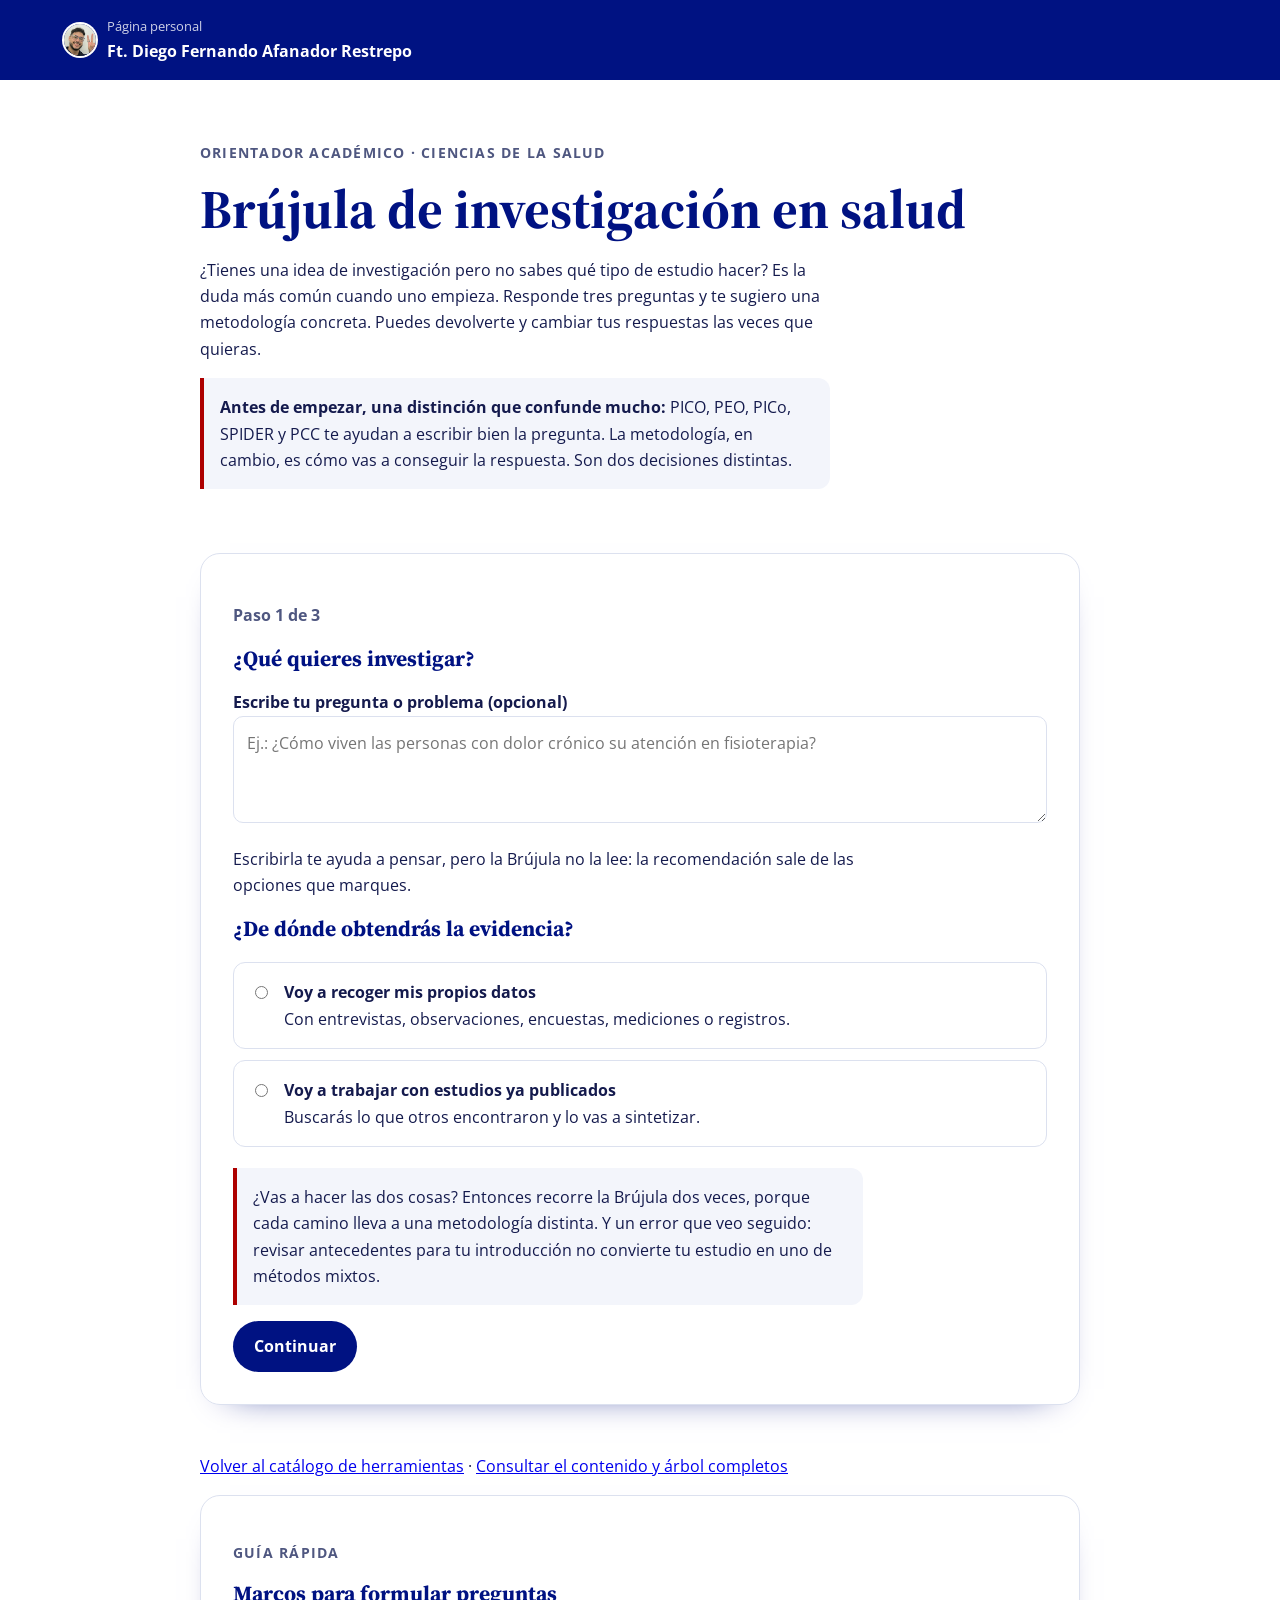
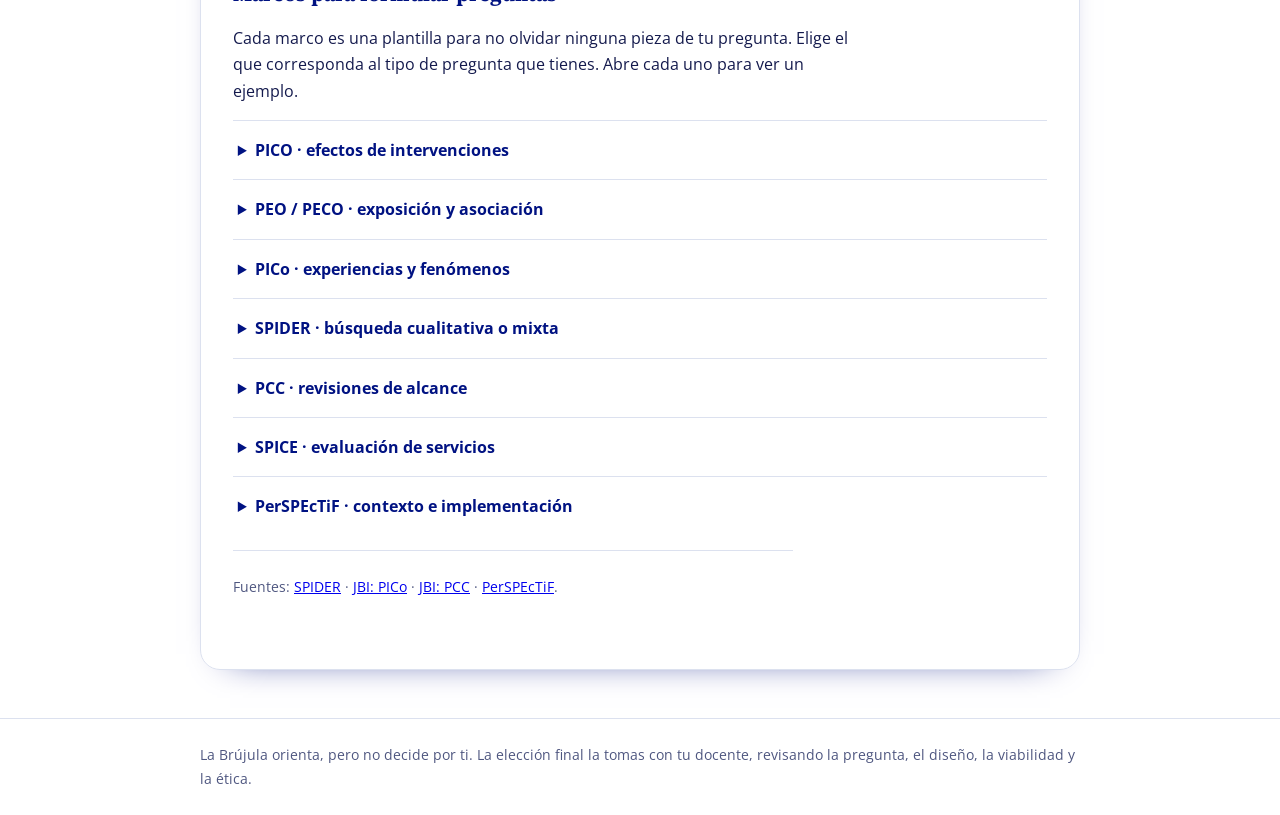
==== brujula/index.html @ b50e7af5 "Add files via upload" ====
<!doctype html>
<html lang="es" data-page="brujula">
<head>
<meta charset="utf-8"><link rel="preconnect" href="https://fonts.googleapis.com"><link rel="preconnect" href="https://fonts.gstatic.com" crossorigin><link rel="stylesheet" href="https://fonts.googleapis.com/css2?family=Open+Sans:ital,wght@0,300..800;1,400&family=Source+Serif+4:ital,opsz,wght@0,8..60,300..800;1,8..60,400..700&display=swap"><meta name="viewport" content="width=device-width,initial-scale=1">
<meta name="description" content="Orientador de preguntas y metodologías de investigación en salud.">
<title>Brújula de investigación en salud</title><link rel="icon" href="../favicon.svg" type="image/svg+xml">


<style>
:root{--blue:#001282;--red:#ad0000;--ink:#141a4d;--muted:#4f5780;--paper:#f3f5fb;--line:#dce1ef;font:16px/1.65 "Open Sans",system-ui,sans-serif;color:var(--ink);background:white}*{box-sizing:border-box}body{margin:0}.top{background:var(--blue);color:white;padding:1rem clamp(1rem,5vw,4rem)}.top a{color:white;text-decoration:none}.top small,.top strong{display:block}.top small{opacity:.8}.wrap{width:min(880px,calc(100% - 2rem));margin:0 auto}.intro{padding:3rem 0 2rem}.eyebrow{text-transform:uppercase;font-weight:700;letter-spacing:.09em;color:var(--muted);font-size:.85rem}h1,h2,h3{line-height:1.15;color:var(--blue)}h1{font-size:clamp(2rem,6vw,3.4rem);margin:.5rem 0}h2{font-size:1.35rem}p{max-width:70ch}.panel{border:1px solid var(--line);padding:clamp(1rem,4vw,2rem);margin:1rem 0 3rem;box-shadow:0 14px 36px -30px var(--blue)}.step{display:none}.step.active{display:block}.options{display:grid;gap:.7rem;margin:1.3rem 0}.option{display:flex;gap:.8rem;align-items:flex-start;border:1px solid var(--line);padding:1rem;cursor:pointer}.option:has(input:checked){border-color:var(--blue);background:var(--paper)}input[type=radio]{margin-top:.4rem;accent-color:var(--blue);flex:none}.question{width:100%;padding:.8rem;font:inherit;border:1px solid var(--line)}button,.button{background:var(--blue);color:white;border:0;padding:.75rem 1.1rem;font:inherit;font-weight:700;cursor:pointer;text-decoration:none;display:inline-block}button:hover,.button:hover{background:#002a9e}.secondary{background:white;color:var(--blue);border:1px solid var(--blue)}.actions{display:flex;gap:.75rem;flex-wrap:wrap;margin-top:1.4rem}.hint{background:var(--paper);padding:1rem;border-left:4px solid var(--red)}.result{border-top:4px solid var(--red);padding-top:1rem}.tag{display:inline-block;background:var(--paper);padding:.2rem .6rem;color:var(--blue);font-weight:700}.foot{border-top:1px solid var(--line);padding:1.5rem 0;color:var(--muted);font-size:.9rem}a:focus-visible,button:focus-visible,input:focus-visible{outline:3px solid #16a8e1;outline-offset:3px}.progress{color:var(--muted);font-weight:700} @media(prefers-reduced-motion:reduce){*{scroll-behavior:auto!important;transition:none!important}}
.aviso{color:#8a3600;font-weight:600;margin:.8rem 0}</style><style>details{border-top:1px solid var(--line);padding:1rem .3rem}details summary{color:var(--blue);cursor:pointer}details p{margin:.65rem 0 0}</style><link rel="stylesheet" href="../assets/sitio.css">
<script defer src="../assets/sitio.js"></script>
</head>
<body>
<header class="top"><a href="../index.html"><img class="perfil-mini" src="../assets/perfil.jpg" width="32" height="32" alt="" decoding="async"><span><small>Página personal</small><strong>Ft. Diego Fernando Afanador Restrepo</strong></span></a></header>
<main class="wrap">
<section class="intro"><p class="eyebrow">Orientador académico · Ciencias de la salud</p><h1>Brújula de investigación en salud</h1><p>¿Tienes una idea de investigación pero no sabes qué tipo de estudio hacer? Es la duda más común cuando uno empieza. Responde tres preguntas y te sugiero una metodología concreta. Puedes devolverte y cambiar tus respuestas las veces que quieras.</p><p class="hint"><strong>Antes de empezar, una distinción que confunde mucho:</strong> PICO, PEO, PICo, SPIDER y PCC te ayudan a escribir bien la pregunta. La metodología, en cambio, es cómo vas a conseguir la respuesta. Son dos decisiones distintas.</p></section>
<section class="panel" aria-live="polite">
<div id="wizard">
<div class="step active" data-step="0"><p class="progress">Paso 1 de 3</p><h2>¿Qué quieres investigar?</h2><label for="research-question"><strong>Escribe tu pregunta o problema (opcional)</strong></label><textarea id="research-question" class="question" rows="3" placeholder="Ej.: ¿Cómo viven las personas con dolor crónico su atención en fisioterapia?"></textarea><p>Escribirla te ayuda a pensar, pero la Brújula no la lee: la recomendación sale de las opciones que marques.</p><h2>¿De dónde obtendrás la evidencia?</h2><div class="options">
<label class="option"><input type="radio" name="source" value="primary"><span><strong>Voy a recoger mis propios datos</strong><br>Con entrevistas, observaciones, encuestas, mediciones o registros.</span></label>
<label class="option"><input type="radio" name="source" value="review"><span><strong>Voy a trabajar con estudios ya publicados</strong><br>Buscarás lo que otros encontraron y lo vas a sintetizar.</span></label>
</div><p class="hint">¿Vas a hacer las dos cosas? Entonces recorre la Brújula dos veces, porque cada camino lleva a una metodología distinta. Y un error que veo seguido: revisar antecedentes para tu introducción no convierte tu estudio en uno de métodos mixtos.</p><p class="aviso" role="alert" hidden></p><button data-next>Continuar</button></div>
<div class="step" data-step="1"><p class="progress">Paso 2 de 3</p><h2>¿Qué quieres saber, sobre todo?</h2><div class="options" id="aims"></div><p class="aviso" role="alert" hidden></p><div class="actions"><button class="secondary" data-back>Volver</button><button data-next>Continuar</button></div></div>
<div class="step" data-step="2"><p class="progress">Paso 3 de 3</p><h2>Afinemos el propósito</h2><div id="detail"></div><p class="aviso" role="alert" hidden></p><div class="actions"><button class="secondary" data-back>Volver</button><button id="recommend">Ver metodología sugerida</button></div></div>
<div class="step" data-step="3" id="answer"></div>
</div></section>
<p><a href="../index.html">Volver al catálogo de herramientas</a> · <a href="contenido-y-arbol-de-decisiones.md">Consultar el contenido y árbol completos</a></p>
<section class="panel" id="marcos"><p class="eyebrow">Guía rápida</p><h2>Marcos para formular preguntas</h2><p>Cada marco es una plantilla para no olvidar ninguna pieza de tu pregunta. Elige el que corresponda al tipo de pregunta que tienes. Abre cada uno para ver un ejemplo.</p>
<details><summary><strong>PICO · efectos de intervenciones</strong></summary><p><b>P</b> población · <b>I</b> intervención · <b>C</b> comparación · <b>O</b> desenlace.</p><p>Ejemplo: En adultos con hipertensión, ¿qué efecto tiene el seguimiento por enfermería frente a la atención habitual sobre la presión arterial?</p></details>
<details><summary><strong>PEO / PECO · exposición y asociación</strong></summary><p><b>P</b> población · <b>E</b> exposición · <b>O</b> desenlace · <b>C</b> comparación opcional en PECO.</p><p>Ejemplo: ¿Qué asociación existe entre el trabajo nocturno y la calidad del sueño en personal de enfermería? Ojo: usar PEO no quiere decir que tu estudio sea cualitativo.</p></details>
<details><summary><strong>PICo · experiencias y fenómenos</strong></summary><p><b>P</b> participantes · <b>I</b> fenómeno de interés · <b>Co</b> contexto.</p><p>Ejemplo: ¿Cómo viven las personas con enfermedad renal el inicio de hemodiálisis en su centro de atención? Es el marco que recomienda JBI para las revisiones cualitativas.</p></details>
<details><summary><strong>SPIDER · búsqueda cualitativa o mixta</strong></summary><p><b>S</b> muestra · <b>PI</b> fenómeno de interés · <b>D</b> diseño · <b>E</b> evaluación o experiencia · <b>R</b> tipo de investigación.</p><p>Te ayuda a formular la pregunta y a delimitar la búsqueda. Pero llenar todas las piezas no significa que todas deban ir en la cadena: si restringes demasiado, se te escapan estudios.</p></details>
<details><summary><strong>PCC · revisiones de alcance</strong></summary><p><b>P</b> población · <b>C</b> concepto · <b>C</b> contexto.</p><p>Ejemplo: ¿Qué evidencia existe sobre necesidades de apoyo de cuidadores de personas con demencia en atención domiciliaria?</p></details>
<details><summary><strong>SPICE · evaluación de servicios</strong></summary><p><b>S</b> entorno · <b>P</b> perspectiva · <b>I</b> intervención · <b>C</b> comparación · <b>E</b> evaluación.</p><p>Te sirve para precisar para quién y dónde se evalúa un servicio o una actuación. Se usa tanto en estudios cualitativos como cuantitativos.</p></details>
<details><summary><strong>PerSPEcTiF · contexto e implementación</strong></summary><p>Perspectiva · entorno · fenómeno o problema · ambiente amplio · comparación opcional · tiempo · hallazgos.</p><p>Úsalo cuando lo central de tu pregunta es cómo se implementa algo y en qué contexto social u organizacional.</p></details>
<p class="foot">Fuentes: <a href="https://pubmed.ncbi.nlm.nih.gov/22829486/" target="_blank" rel="noopener">SPIDER</a> · <a href="https://jbi-global.atlassian.net/wiki/spaces/MANUAL/pages/863895732/3.3.7+Determining+the+review+question" target="_blank" rel="noopener">JBI: PICo</a> · <a href="https://jbi-global.atlassian.net/wiki/spaces/MANUAL/pages/355862707/10.2.4+Developing+and+aligning+the+eligibility+criteria+with+the+objective+s+and+question+s" target="_blank" rel="noopener">JBI: PCC</a> · <a href="https://pmc.ncbi.nlm.nih.gov/articles/PMC6350737/" target="_blank" rel="noopener">PerSPEcTiF</a>.</p>
</section>
</main><footer class="foot"><div class="wrap">La Brújula orienta, pero no decide por ti. La elección final la tomas con tu docente, revisando la pregunta, el diseño, la viabilidad y la ética.</div></footer>
<script>
const steps=[...document.querySelectorAll('.step')];let current=0;
const choices={
 primary:[['qual','Comprender experiencias, significados, prácticas, lenguaje o procesos'],['effect','Estimar el efecto de una intervención'],['assoc','Estudiar la asociación entre una exposición y un desenlace'],['freq','Estimar frecuencia o prevalencia'],['mixed','Integrar objetivos cualitativos y cuantitativos']],
 review:[['qual','Sintetizar experiencias o hallazgos cualitativos'],['effect','Sintetizar efectos de intervenciones'],['assoc','Sintetizar asociaciones de exposición y desenlace'],['freq','Sintetizar frecuencia o prevalencia'],['map','Mapear conceptos, tipos de evidencia y vacíos'],['realist','Explicar qué funciona, para quién y en qué contexto'],['critical','Cuestionar supuestos y construir una explicación conceptual'],['meta-narrative','Comparar cómo tradiciones distintas investigan un problema'],['mixed','Integrar evidencia cualitativa y cuantitativa']]
};
const recommendations={
 primary:{
 qual:{options:[['describe','Describir necesidades o perspectivas para orientar la práctica'],['interpret','Interpretar patrones con utilidad para el cuidado'],['phen-desc','Comprender la estructura de una experiencia vivida'],['phen-herm','Interpretar una experiencia situada'],['ipa','Comprender en profundidad cómo personas concretas dan sentido a una experiencia'],['grounded','Construir una explicación teórica de un proceso mediante análisis y muestreo iterativos'],['ethno','Comprender prácticas y cultura compartida mediante trabajo de campo'],['focused-ethno','Comprender una práctica concreta en un servicio o contexto delimitado'],['netnography','Comprender prácticas y cultura de una comunidad digital'],['case','Estudiar en profundidad un caso delimitado'],['narrative','Analizar relatos y trayectorias'],['participatory','Transformar una situación con participantes que comparten decisiones'],['discourse','Analizar cómo el lenguaje construye significados e identidades'],['conversation','Analizar acciones y secuencias en interacciones naturales'],['doc-content','Analizar documentos como datos para describir contenidos y categorías'],['auto','Relacionar experiencia propia y cultura'],['longitudinal','Comprender cómo cambia un fenómeno mediante seguimiento en varios momentos']]},
 effect:{options:[['rand','Asignaré aleatoriamente la intervención'],['controlled','La asignaré sin aleatorizar y compararé medidas antes y después'],['its','La asignaré sin aleatorizar y tendré varias medidas antes y después'],['beforeafter','Mediré un grupo antes y después, sin grupo control'],['observational','No asignaré la intervención']]},
 assoc:{options:[['cohort-pro','Seguiré hacia el futuro desde la exposición'],['cohort-retro','Reconstruiré exposición y seguimiento con registros'],['casecontrol','Seleccionaré participantes según el desenlace'],['cross','Mediré exposición y desenlace en un corte']]},
 freq:{options:[['prev','Contaré casos existentes en un momento o periodo'],['inc-pro','Seguiré hacia el futuro para identificar casos nuevos'],['inc-retro','Usaré registros para identificar casos nuevos en un periodo pasado']]},
 mixed:{options:[['seq-exp','Primero mediré y luego explicaré los resultados con datos cualitativos'],['seq-expl','Primero exploraré cualitativamente y luego mediré o probaré lo encontrado'],['convergent','Recogeré datos cualitativos y cuantitativos en paralelo y los integraré']]}
 },
 review:{
 qual:{options:[['aggregate','Agregar hallazgos para orientar la práctica'],['thematic','Construir temas entre los estudios'],['metaethno','Traducir conceptos entre estudios y desarrollar una interpretación'],['framework','Sintetizar hallazgos mediante un marco conceptual']],framework:'PICo (población, fenómeno de interés, contexto) estructura preguntas cualitativas. SPIDER (muestra, fenómeno, diseño, evaluación, tipo de investigación) puede ayudar a delimitar búsquedas de evidencia cualitativa o mixta.'},
 effect:{options:[['systematic-effect','Estimar efectos con una búsqueda sistemática']],framework:'PICO organiza población, intervención, comparación y desenlace.'},
 assoc:{options:[['systematic-etiology','Sintetizar asociaciones entre exposición y desenlace']],framework:'PEO o PECO organiza población, exposición y desenlace, con comparador cuando corresponda.'},
 freq:{options:[['systematic-prev','Estimar prevalencia de casos existentes'],['systematic-inc','Estimar incidencia de casos nuevos']],framework:'Define bien la población, la condición, el lugar y el periodo.'},
 map:{options:[['scoping','Mapear evidencia, conceptos y vacíos']],framework:'PCC organiza población, concepto y contexto en revisiones de alcance.'},
 realist:{options:[['realist-review','Explicar qué funciona, para quién y en qué circunstancias']],framework:'PICo puede delimitar participantes, fenómeno y contexto; la pregunta realista relaciona contexto, mecanismo y resultado.'},
 critical:{options:[['critical-synthesis','Cuestionar supuestos y construir una explicación conceptual de la literatura']],framework:'Aquí la pregunta puede ir cambiando en el camino. Eso sí, tendrás que justificar cada decisión de búsqueda y selección.'},
 'meta-narrative':{options:[['meta-narrative-review','Comparar cómo tradiciones distintas han investigado y explicado el problema']],framework:'La pregunta se centra en las tradiciones de investigación, sus conceptos y desarrollos históricos.'},
 mixed:{options:[['mixed-integrated','Integrar evidencia cualitativa y cuantitativa sobre la misma pregunta mediante transformación justificada'],['mixed-segregated','Sintetizar por separado dimensiones complementarias e integrarlas al final']],framework:'Puede formular preguntas complementarias, como PICO y PICo, y especificar cómo se integran sus hallazgos.'}
 }};
const finalText={
 describe:['Estudio cualitativo descriptivo','Te sirve cuando quieres describir lo que las personas necesitan o piensan, para orientar la práctica, sin alejarte mucho de sus propias palabras. Ordena la pregunta con PICo (participantes, fenómeno y contexto). Las entrevistas semiestructuradas y el análisis cualitativo de contenido suelen funcionar bien, pero tendrás que justificar por qué los eliges.'],
 interpret:['Descripción interpretativa','Va un paso más allá de describir: buscas patrones y diferencias en las experiencias para producir una interpretación útil para el cuidado. Deja claro desde qué disciplina miras y qué le aporta tu estudio a la práctica.'],
 'focused-ethno':['Etnografía focalizada','Estudias una práctica concreta dentro de su contexto cultural, por ejemplo cómo se hace la entrega de turno en un servicio. Observas de forma focalizada y te apoyas en otras fuentes. Antes de empezar, define bien cuál es tu campo y cuánto tiempo vas a observar.'],
 netnography:['Etnografía digital (netnografía)','Estudias las prácticas y la cultura de una comunidad en línea, como un grupo de pacientes en redes sociales. Ojo: que haya información publicada en internet no es razón suficiente para elegir este enfoque. Tu pregunta tiene que ser sobre esa comunidad.'],
 'doc-content':['Estudio cualitativo descriptivo con análisis documental y de contenido','Aquí tus datos son documentos: historias clínicas, protocolos, políticas o noticias. Los analizas para describir sus categorías y contenidos. Define qué documentos entran, de qué periodo, con qué criterios los eliges y cómo los vas a analizar.'],
 longitudinal:['Estudio cualitativo longitudinal','Recoges datos en varios momentos para ver qué se mantiene y qué cambia con el tiempo. Un error frecuente: pedirle a alguien que recuerde cómo era antes no es seguimiento longitudinal. Tienes que volver a hablar con las personas.'],
 'phen-desc':['Fenomenología descriptiva','Buscas describir cómo es, en esencia, vivir una experiencia, desde la tradición fenomenológica descriptiva. Vas a necesitar relatos muy detallados y un método de análisis que sea coherente con esa tradición.'],
 'phen-herm':['Fenomenología hermenéutica','Buscas interpretar una experiencia en su contexto y lo que significa para quienes la viven. Aquí tu interpretación es parte del método, así que debes hacer explícitos el contexto y los supuestos del equipo investigador.'],
 ipa:['Análisis fenomenológico interpretativo (IPA)','Exploras cómo unas pocas personas concretas le dan sentido a una experiencia importante en su vida. La clave está en el orden: primero analizas cada caso a fondo y solo después buscas patrones entre casos.'],
 grounded:['Teoría fundamentada','Tu meta es construir una explicación teórica de un proceso, por ejemplo cómo una persona se adapta a vivir con una amputación. Recoges y analizas datos al mismo tiempo, comparas constantemente y decides a quién entrevistar según lo que vas encontrando (muestreo teórico).'],
 ethno:['Etnografía','Quieres comprender las prácticas, creencias y normas que comparte un grupo en su propio contexto cultural. Eso implica trabajo de campo: estar allí, observar y complementar con otras fuentes.'],
 case:['Estudio de caso cualitativo','Estudias a fondo una unidad bien delimitada, como un programa, un servicio o una institución, en un lugar y un periodo definidos. Puedes combinar entrevistas, observaciones y documentos. Lo más difícil, y lo primero, es delimitar bien el caso.'],
 narrative:['Investigación narrativa','Analizas cómo las personas organizan y dan sentido a sus historias y trayectorias. Por eso importa no fragmentar los relatos: cuida su secuencia, su forma y su contexto.'],
 participatory:['Investigación acción participativa','Aquí investigas con las personas, no sobre ellas. Producen conocimiento juntos mientras actúan y reflexionan en ciclos para transformar una situación. Desde el principio define cómo se van a tomar las decisiones de manera compartida.'],
 discourse:['Estudio cualitativo de análisis del discurso','Analizas cómo el lenguaje construye versiones de la realidad, identidades o responsabilidades, por ejemplo cómo se habla de la discapacidad en los medios. Define desde qué tradición trabajas, cuál es tu corpus y cómo relacionas texto y contexto.'],
 conversation:['Estudio cualitativo con análisis de la conversación','Analizas cómo se hacen las cosas turno a turno en interacciones reales, como una consulta de fisioterapia. Necesitas grabaciones y transcripciones muy detalladas.'],
 auto:['Autoetnografía','Conectas tu propia experiencia con significados sociales y culturales más amplios. Exige un análisis muy reflexivo y cuidado especial con la privacidad de las otras personas que aparecen en tu historia.'],
 rand:['Ensayo controlado aleatorizado','Tú asignas la intervención al azar y comparas los resultados entre los grupos. Es el diseño más fuerte para hablar de efectos, pero también el más exigente. Antes de decidirte, confirma que sea viable y ético, y que tengas claro el desenlace y el seguimiento.'],
 controlled:['Estudio cuasiexperimental controlado antes y después','Evalúas una intervención sin sortear quién la recibe, comparando un grupo intervenido y uno de comparación medidos antes y después. Como no hubo azar, los grupos pueden empezar distintos: tenlo en cuenta en el análisis y piensa en los factores de confusión.'],
 its:['Serie temporal interrumpida','Tomas muchas medidas antes y después de una intervención que empieza en un momento preciso, y miras si la tendencia cambia. Pregúntate siempre qué más cambió en esa misma fecha, porque eso también puede explicar el resultado.'],
 beforeafter:['Estudio antes y después no controlado','Mides al mismo grupo antes y después. Es sencillo de hacer, pero sin un grupo de comparación no puedes asegurar que el cambio se deba a la intervención: la gente también mejora por el paso del tiempo, por regresión a la media o por otras razones.'],
 'cohort-pro':['Estudio de cohorte prospectiva','Partes de la exposición y sigues a las personas hacia adelante para ver quién presenta el desenlace. Define cuánto tiempo vas a seguirlas, cómo vas a manejar las pérdidas y qué factores de confusión vas a medir.'],
 'cohort-retro':['Estudio de cohorte retrospectiva','Reconstruyes con registros lo que ya pasó: la exposición y los desenlaces. Antes de comprometerte, revisa que esos registros sí tengan la población en riesgo, las fechas y las variables que necesitas. Muchas veces no las tienen.'],
 casecontrol:['Estudio de casos y controles','Eliges a las personas según tengan o no el desenlace y miras hacia atrás qué exposiciones tuvieron. Funciona muy bien con desenlaces poco frecuentes. Piensa con cuidado de dónde salen los controles y cuida el sesgo de recuerdo y el de selección.'],
 cross:['Estudio transversal analítico','Mides la exposición y el desenlace en el mismo momento. Te deja estimar asociaciones, pero casi nunca puedes saber qué ocurrió primero, así que evita conclusiones causales.'],
 prev:['Estudio transversal descriptivo de prevalencia','Cuentas cuántos casos hay en una población y un periodo definidos. Las tres cosas que tienes que dejar muy claras son el denominador, la definición de caso y cómo elegiste la muestra.'],
 'inc-pro':['Estudio de cohorte prospectiva de incidencia','Sigues a personas que al inicio no tienen la condición para contar cuántos casos nuevos aparecen. Define cuándo empieza el seguimiento, cómo calculas el tiempo en riesgo y cuánto dura el estudio.'],
 'inc-retro':['Estudio de cohorte retrospectiva de incidencia','Usas registros del pasado para identificar los casos nuevos que aparecieron en una población en riesgo. Comprueba que las fechas sean confiables y que los registros estén completos.'],
 'seq-exp':['Diseño mixto secuencial explicativo','Primero mides y después usas una fase cualitativa para explicar resultados que te llamaron la atención. Por ejemplo: encuentras que un grupo no mejoró y luego entrevistas a esas personas para entender por qué. Planea desde el inicio en qué punto se conectan las dos fases.'],
 'seq-expl':['Diseño mixto secuencial exploratorio','Primero exploras cualitativamente y con lo que encuentras construyes o pruebas algo cuantitativo, como un cuestionario. Planea cómo la primera fase va a alimentar la segunda.'],
 convergent:['Diseño mixto convergente','Recoges datos cualitativos y cuantitativos casi al mismo tiempo, los analizas por separado y luego los pones a conversar para comparar o complementar lo que encontraste.'],
 aggregate:['Revisión sistemática cualitativa con metaagregación','Reúnes hallazgos de estudios cualitativos para llegar a conclusiones que se puedan aplicar en la práctica. Evalúa qué tan coherentes y bien sustentados están los hallazgos en cada estudio incluido.'],
 thematic:['Revisión sistemática cualitativa con síntesis temática','Codificas los hallazgos de los estudios y construyes temas, primero descriptivos y luego analíticos, que atraviesan los distintos estudios.'],
 metaethno:['Metaetnografía','Traduces los conceptos de un estudio cualitativo a otro y construyes una interpretación nueva, de un nivel más alto. Funciona solo si los estudios tienen hallazgos ricos en conceptos, no simples listas de temas.'],
 framework:['Síntesis cualitativa por marcos','Organizas los hallazgos con un marco conceptual explícito que eliges desde el inicio. Si la evidencia no encaja en el marco, lo revisas o lo amplías, y lo cuentas.'],
 'critical-synthesis':['Síntesis interpretativa crítica','Examinas con ojo crítico los supuestos y conceptos de la literatura para construir una explicación teórica. Aquí la pregunta, la búsqueda y la selección pueden ir cambiando en el camino, pero tienes que justificar cada decisión.'],
 'meta-narrative-review':['Revisión metanarrativa','Comparas cómo distintas tradiciones de investigación han definido, estudiado y explicado un mismo problema a lo largo del tiempo. Es útil cuando cada disciplina habla del tema a su manera.'],
 'systematic-effect':['Revisión sistemática de intervenciones','Buscas y sintetizas estudios de intervención con criterios explícitos y reproducibles. Recuerda que hacer metaanálisis no es obligatorio: depende de que los estudios sean comparables y de su calidad. Si quieres seguir este camino, tengo una guía de 13 etapas en el catálogo.'],
 'systematic-etiology':['Revisión sistemática de etiología y riesgo','Sintetizas estudios sobre exposiciones y desenlaces, con criterios explícitos para buscar, seleccionar y evaluar. Ten presente que la mayoría de estos estudios son observacionales.'],
 'systematic-prev':['Revisión sistemática de prevalencia','Identificas y sintetizas estudios que cuentan casos existentes en poblaciones y periodos definidos. Fíjate mucho en que las definiciones de caso sean comparables entre estudios.'],
 'systematic-inc':['Revisión sistemática de incidencia','Identificas y sintetizas estudios que cuentan casos nuevos y el tiempo en riesgo en una población definida.'],
 scoping:['Revisión de alcance','Haces un mapa de qué se ha estudiado: conceptos, tipos de evidencia y vacíos. Es ideal cuando el tema es nuevo o disperso. Lo que no puede hacer es decirte qué intervención funciona mejor.'],
 'realist-review':['Revisión realista','Construyes y pones a prueba explicaciones sobre qué funciona, para quién, cómo y en qué circunstancias. Su herramienta central es relacionar contexto, mecanismo y resultado.'],
 'mixed-integrated':['Revisión sistemática de métodos mixtos con síntesis convergente integrada','Transformas hallazgos de distinto tipo, por ejemplo números en temas, para responder una sola pregunta integrada. Explica muy bien cómo hiciste esas transformaciones y por qué.'],
 'mixed-segregated':['Revisión sistemática de métodos mixtos con síntesis convergente segregada','Sintetizas por separado la parte cualitativa y la cuantitativa, y al final integras lo que cada una aporta.']
};
function show(n){current=n;steps.forEach((s,i)=>s.classList.toggle('active',i===n));document.querySelectorAll('.aviso').forEach(a=>a.hidden=true);}
function warn(text){const a=steps[current].querySelector('.aviso');if(a){a.textContent=text;a.hidden=false;}}
function checked(name){return document.querySelector(`input[name="${name}"]:checked`)?.value}
function radioGroup(name,items){return `<div class="options">${items.map(([v,label])=>`<label class="option"><input type="radio" name="${name}" value="${v}"><span>${label}</span></label>`).join('')}</div>`}
function setSource(){const src=checked('source');if(!src){warn('Primero elige de dónde vas a sacar la evidencia.');return}const list=choices[src];document.querySelector('#aims').innerHTML=radioGroup('aim',list);document.querySelectorAll('input[name="aim"]').forEach(x=>x.addEventListener('change',setDetail));show(1)}
function setDetail(){const src=checked('source'),aim=checked('aim'),cfg=recommendations[src]?.[aim];if(!cfg)return;document.querySelector('#detail').innerHTML=`<p>¿Cuál de estas se parece más a lo que quieres hacer?</p>${radioGroup('detail',cfg.options)}${cfg.framework?`<p class="hint">${cfg.framework}</p>`:''}`;show(2)}
document.querySelector('[data-step="0"] [data-next]').addEventListener('click',setSource);
document.querySelector('[data-step="1"] [data-next]').addEventListener('click',()=>{if(!checked('aim')){warn('Elige qué quieres saber para poder seguir.');return}setDetail()});
document.querySelectorAll('[data-back]').forEach(b=>b.addEventListener('click',()=>show(current-1)));
document.querySelector('#recommend').addEventListener('click',()=>{const id=checked('detail');if(!id){warn('Elige la opción que más se parezca a tu propósito.');return}const [name,why]=finalText[id]||['Metodología por precisar','Con lo que marcaste no alcanzo a sugerirte una metodología. Lleva tu pregunta a asesoría y la afinamos juntos.'];const src=checked('source'),aim=checked('aim'),cfg=recommendations[src][aim];const frame=cfg.framework||(src==='review'?(aim==='effect'?'PICO: población, intervención, comparación y desenlace.':aim==='assoc'?'PEO o PECO: población, exposición, desenlace y comparación cuando corresponda.':aim==='freq'?'Población, condición y periodo; define prevalencia o incidencia.':'El marco te ayuda a escribir la pregunta; la metodología define cómo vas a sintetizar la evidencia.'):(aim==='effect'?'PICO: población, intervención, comparación y desenlace.':aim==='assoc'?'PEO o PECO: población, exposición, desenlace y comparación cuando corresponda.':aim==='freq'?'Define población, condición, lugar y periodo.':'PICo puede ayudarte a precisar población, fenómeno de interés y contexto.'));const q=document.querySelector('#research-question').value.trim();const sample=src==='review'?(aim==='qual'?'¿Qué se conoce sobre las experiencias de [población] respecto a [fenómeno] en [contexto]?':aim==='map'?'¿Qué evidencia existe sobre [concepto] en [población] y [contexto]?':'¿Qué efecto o relación presenta [intervención/exposición] frente a [comparador] sobre [desenlace] en [población]?'):(aim==='qual'?'¿Cómo experimentan o interpretan [población] [fenómeno] en [contexto]?':aim==='freq'?'¿Cuál es la frecuencia de [condición] en [población] de [lugar] durante [periodo]?':'En [población], ¿qué relación/efecto tiene [exposición/intervención] sobre [desenlace]?');document.querySelector('#answer').innerHTML=`<p class="progress">Lo que te sugiero</p><span class="tag">Metodología sugerida</span><h2>${name}</h2><p>${why}</p>${q?`<h3>Tu pregunta</h3><p>${escapeHtml(q)}</p>`:''}<h3>Marco para formularla</h3><p class="hint">${frame}</p><h3>Plantilla para precisar la pregunta</h3><p>${sample}</p><p>Reemplaza lo que está entre corchetes con tu tema. Recuerda: el marco ordena las piezas de la pregunta, pero no decide el diseño.</p><h3>¿Y ahora qué sigue?</h3><p>Te toca delimitar la población y el contexto, decidir de dónde saldrán los datos o los participantes, escribir los criterios de selección y pensar el análisis, el tiempo y los recursos que tienes. Si vas a recoger datos propios, averigua desde ya los requisitos de ética y protección de datos de tu institución.</p><p class="foot">Esta es una orientación para que llegues con una propuesta a la asesoría. Llévala a tu tutor o tutora y revísenla juntos con las guías actualizadas de tu área.</p><div class="actions"><button class="secondary" id="again">Empezar de nuevo</button><a class="button" href="../index.html">Volver al catálogo</a></div>`;show(3);document.querySelector('#again').addEventListener('click',()=>{document.querySelectorAll('input').forEach(i=>i.checked=false);document.querySelector('#research-question').value='';document.querySelector('#aims').innerHTML='';document.querySelector('#detail').innerHTML='';show(0)})});
function escapeHtml(value){return value.replace(/[&<>"']/g,c=>({'&':'&amp;','<':'&lt;','>':'&gt;','"':'&quot;',"'":'&#39;'}[c]))}
</script></body></html>
---- assets/sitio.css ----
/* ==========================================================================
   Identidad compartida del sitio · Ft. Diego Fernando Afanador Restrepo
   Se carga después de los estilos propios de cada página.
   Colores del sitio: azul #001282 y rojo #AD0000.
   Títulos en Source Serif 4; texto en Open Sans.
   ========================================================================== */
:root{
 color-scheme:light;
 --sitio-azul:#001282;--sitio-azul-2:#1d33a8;--sitio-azul-suave:#eef1fb;--sitio-linea:#e1e5f1;
 --sitio-rojo:#ad0000;--sitio-rojo-suave:#fbeeee;
 --sitio-serif:"Source Serif 4",Georgia,"Times New Roman",serif;
 --sitio-radio:16px;--sitio-radio-sm:10px;
 --sitio-sombra:0 1px 2px #0012820d,0 8px 24px #0012820f;
}
html,body{background-color:#fff}
html[data-page] :is(h1,h2,h3){font-family:var(--sitio-serif)}

/* Foto de perfil */
.perfil-mini{display:inline-block;width:32px;height:32px;border-radius:50%;object-fit:cover;object-position:42% 35%;box-shadow:0 0 0 2px #fff;flex:none;vertical-align:middle}
.perfil-grande{display:block;width:96px;height:96px;border-radius:50%;object-fit:cover;object-position:42% 35%;background:var(--sitio-azul-suave);box-shadow:0 0 0 4px #fff,0 0 0 6px var(--sitio-rojo);flex:none}
.con-perfil{display:inline-flex!important;align-items:center;gap:.6rem}

/* Videos de YouTube: se muestra la miniatura y el reproductor se carga al hacer clic */
.yt-lite{position:relative;display:block;width:100%;aspect-ratio:16/9;padding:0;border:0;border-radius:var(--sitio-radio-sm);overflow:hidden;cursor:pointer;background:#0b0f2e center/cover no-repeat}
.yt-lite::before{content:"";position:absolute;inset:0;background:linear-gradient(180deg,#0000 40%,#000a)}
.yt-lite::after{content:"";position:absolute;left:50%;top:50%;width:64px;height:64px;margin:-32px 0 0 -32px;border-radius:50%;background:var(--sitio-rojo) url("data:image/svg+xml,%3Csvg xmlns='http://www.w3.org/2000/svg' viewBox='0 0 24 24'%3E%3Cpath d='M9 7l8 5-8 5z' fill='white'/%3E%3C/svg%3E") center/30px no-repeat;box-shadow:0 6px 18px #0006;transition:transform .15s}
.yt-lite:hover::after{transform:scale(1.08)}
.yt-lite span{position:absolute;left:12px;right:12px;bottom:10px;color:#fff;font-weight:700;font-size:.85rem;text-align:left;z-index:1}
.yt-lite+iframe,.yt-frame{display:block;width:100%;aspect-ratio:16/9;border:0;border-radius:var(--sitio-radio-sm)}

@media(prefers-reduced-motion:reduce){*{transition:none!important;scroll-behavior:auto!important}}

/* ---------- Portada ---------- */
[data-page=portada] .t{font-weight:400}
[data-page=portada] .t .bar{background:var(--sitio-rojo);width:3px;border-radius:2px}
[data-page=portada] .hero h1{font-weight:400;letter-spacing:-.015em}
[data-page=portada] .hero h1 b{font-weight:700;color:var(--sitio-rojo);font-style:italic}
[data-page=portada] .plate .rule{display:none}
[data-page=portada] .byline{align-items:center}
[data-page=portada] .byline::before{display:none}
[data-page=portada] .totem{border-radius:20px;overflow:hidden}
[data-page=portada] .totem a.sign{margin:0 .7rem .45rem;border-radius:12px;border-top:0}
[data-page=portada] .principles div{border-radius:2px}
[data-page=portada] .tool{border-radius:var(--sitio-radio);overflow:hidden;transition:box-shadow .15s,transform .15s}
[data-page=portada] .tool:hover{box-shadow:var(--sitio-sombra);transform:translateY(-2px)}
[data-page=portada] .tool h3{font-size:1.4rem}
[data-page=portada] .go{border-radius:999px;padding:.55rem 1.1rem}
[data-page=portada] .search{border-radius:999px;padding-inline:1rem}
[data-page=portada] .tags span{border-radius:999px;padding-inline:.65rem}
[data-page=portada] .group{border-radius:var(--sitio-radio);overflow:hidden}
[data-page=portada] .gh,[data-page=portada] .join,[data-page=portada] .recommendation{border-radius:var(--sitio-radio)}
[data-page=portada] .profiles a,[data-page=portada] .profiles span{border-radius:999px}
[data-page=portada] .copy{border-radius:999px}
[data-page=portada] .about-block{grid-template-columns:minmax(90px,140px) minmax(0,1fr)}

/* ---------- Brújula ---------- */
[data-page=brujula] .top{display:flex;align-items:center}
[data-page=brujula] .top a{display:flex;align-items:center;gap:.7rem}
[data-page=brujula] .panel{border-radius:20px}
[data-page=brujula] .option{border-radius:12px;transition:border-color .15s,background .15s}
[data-page=brujula] .option:hover{border-color:#c9cfe4}
[data-page=brujula] button,[data-page=brujula] .button{border-radius:999px;padding-inline:1.3rem}
[data-page=brujula] .question{border-radius:var(--sitio-radio-sm);border-width:1.5px}
[data-page=brujula] .hint{border-radius:0 12px 12px 0}
[data-page=brujula] .tag{border-radius:999px;padding-inline:.8rem}

/* ---------- Revisiones ---------- */
[data-page=revisiones] .top a strong{display:inline-flex;align-items:center;gap:.6rem}
[data-page=revisiones] .btn,[data-page=revisiones] .stage-nav button{border-radius:999px;padding-inline:1.2rem}
[data-page=revisiones] .hero-stats span{border-radius:999px}
[data-page=revisiones] .notice,[data-page=revisiones] .decision-hint,[data-page=revisiones] .warn,[data-page=revisiones] .anatomy-prompt,[data-page=revisiones] .anatomy-alert{border-radius:0 12px 12px 0}
[data-page=revisiones] .stage-card{border-radius:14px;transition:border-color .15s,box-shadow .15s}
[data-page=revisiones] .stage-rail,[data-page=revisiones] .stage-panel,[data-page=revisiones] .video-card{border-radius:var(--sitio-radio)}
[data-page=revisiones] .stage-list button{border-radius:10px}
[data-page=revisiones] .progress{border-radius:999px}
[data-page=revisiones] .task-check{border-radius:10px}
[data-page=revisiones] .anatomy-card{border-radius:0 14px 14px 0}
[data-page=revisiones] .anatomy-figure{border-radius:12px}
[data-page=revisiones] .stage-section>summary span{background:var(--sitio-rojo)}

/* ---------- Escritura científica ---------- */
html[data-page=escritura]{--display:var(--sitio-serif)}
[data-page=escritura] .brand{display:inline-flex;align-items:center;gap:.6rem;color:inherit;text-decoration:none}
[data-page=escritura] .hero h1 span{color:var(--sitio-rojo);font-style:italic}

/* ---------- Estadística ---------- */
[data-page=estadistica] .back-link{display:inline-flex;align-items:center;gap:.6rem}
[data-page=estadistica] .button{border-radius:999px;padding-inline:1.3rem}
[data-page=estadistica] .notice-bar{border-radius:0 12px 12px 0}

/* ---------- Publicaciones ---------- */
[data-page=publicaciones] .top .wrap>a:first-child{display:inline-flex;align-items:center;gap:.6rem}
[data-page=publicaciones] .stats span,[data-page=publicaciones] .filter{border-radius:999px}
[data-page=publicaciones] .search{border-radius:999px;padding-inline:1.1rem;border-width:1.5px}
[data-page=publicaciones] .sort select{border-radius:8px}
[data-page=publicaciones] .item{border-radius:var(--sitio-radio);overflow:hidden;transition:box-shadow .15s}
[data-page=publicaciones] .item:hover{box-shadow:var(--sitio-sombra)}
[data-page=publicaciones] .notice{border-radius:0 12px 12px 0}
[data-page=publicaciones] .empty{border-radius:var(--sitio-radio)}

/* ---------- Administrador de recomendaciones ---------- */
[data-page=admin] .top a{display:inline-flex;align-items:center;gap:.6rem}
[data-page=admin] .panel{border-radius:20px}
[data-page=admin] input,[data-page=admin] textarea,[data-page=admin] select{border-radius:var(--sitio-radio-sm);border-width:1.5px}
[data-page=admin] button{border-radius:999px;padding-inline:1.3rem}
[data-page=admin] .alert{border-radius:0 12px 12px 0}

/* ---------- Dosificación ---------- */
html[data-page=dosificacion]{--display:var(--sitio-serif)}
[data-page=dosificacion] .firma{display:flex;align-items:center;gap:.8rem;text-align:left}
[data-page=dosificacion] .firma .perfil-grande{width:64px;height:64px;box-shadow:0 0 0 3px #fff,0 0 0 4.5px var(--sitio-rojo)}
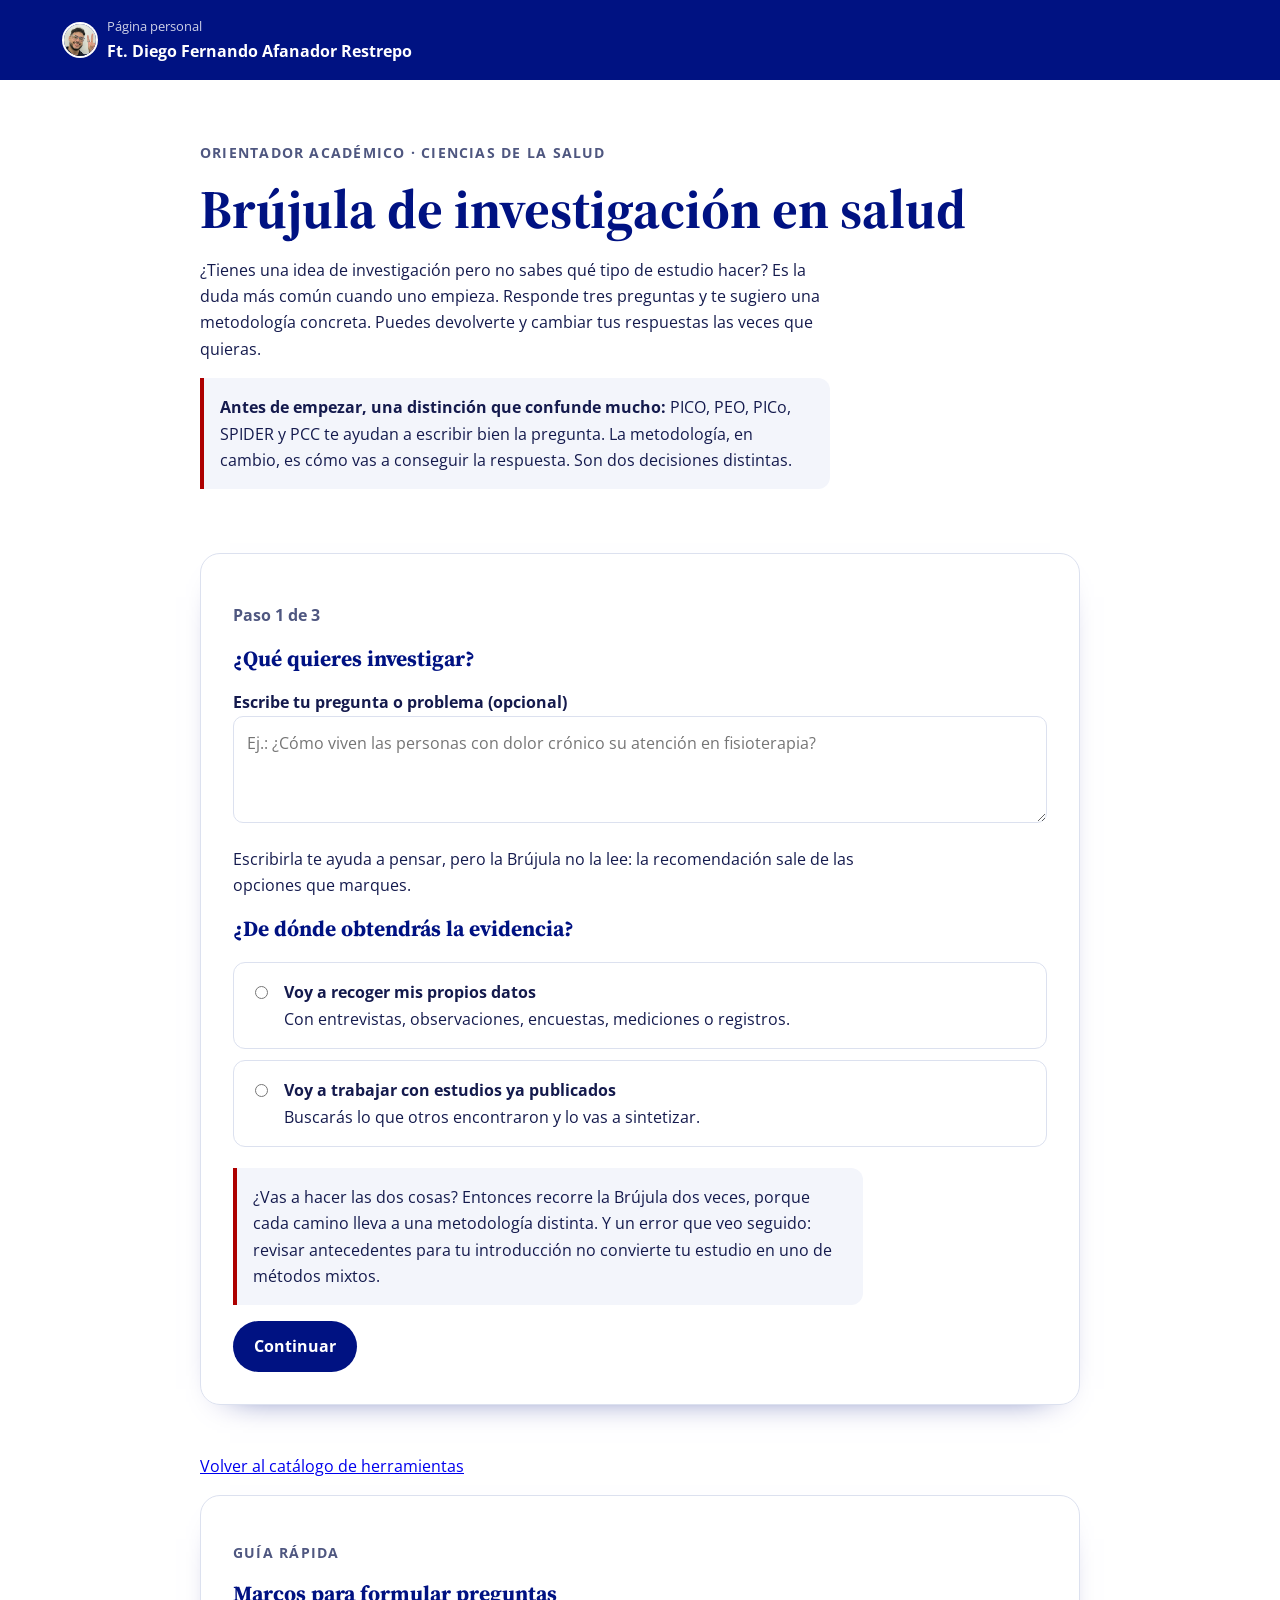
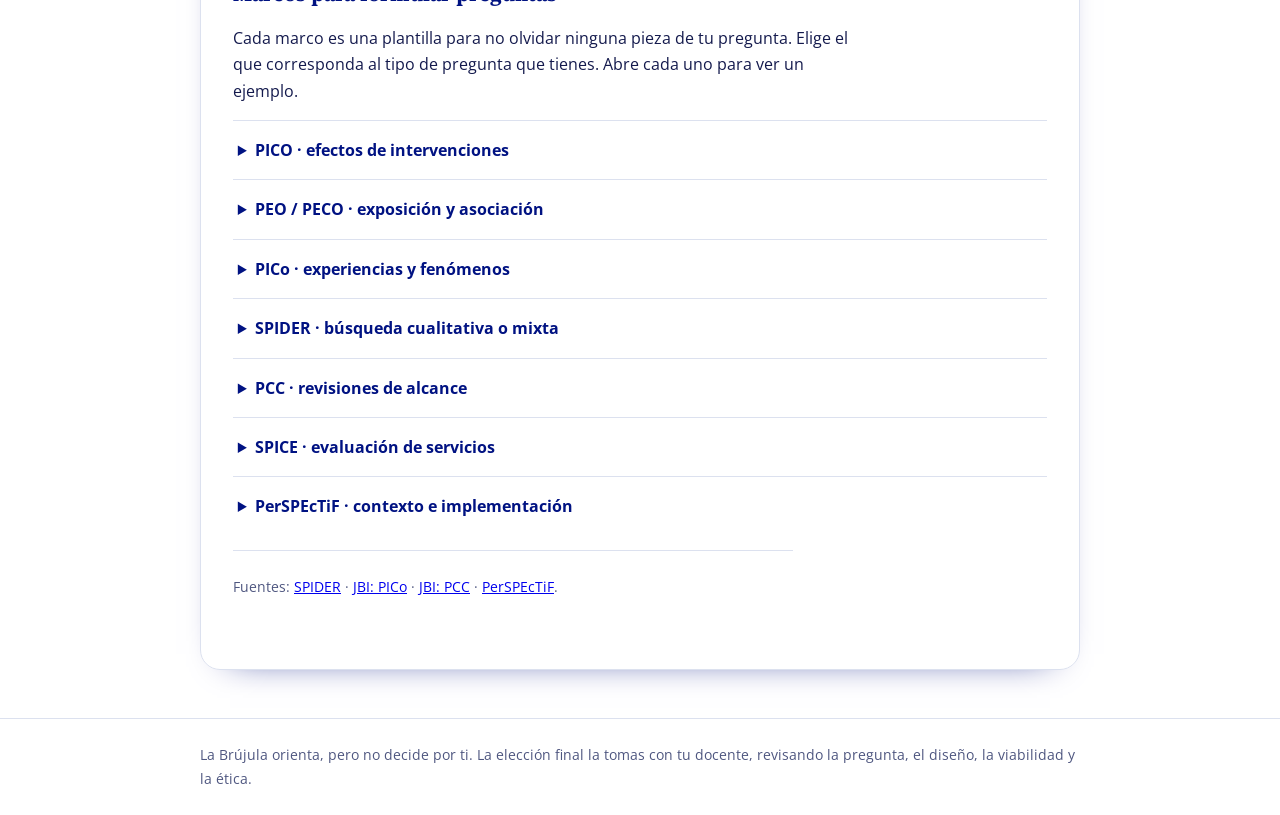
==== commit 9a0a0237: "Add files via upload" ====
--- a/brujula/index.html
+++ b/brujula/index.html
@@ -25,7 +25,7 @@
 <div class="step" data-step="2"><p class="progress">Paso 3 de 3</p><h2>Afinemos el propósito</h2><div id="detail"></div><p class="aviso" role="alert" hidden></p><div class="actions"><button class="secondary" data-back>Volver</button><button id="recommend">Ver metodología sugerida</button></div></div>
 <div class="step" data-step="3" id="answer"></div>
 </div></section>
-<p><a href="../index.html">Volver al catálogo de herramientas</a> · <a href="contenido-y-arbol-de-decisiones.md">Consultar el contenido y árbol completos</a></p>
+<p><a href="../index.html">Volver al catálogo de herramientas</a></p>
 <section class="panel" id="marcos"><p class="eyebrow">Guía rápida</p><h2>Marcos para formular preguntas</h2><p>Cada marco es una plantilla para no olvidar ninguna pieza de tu pregunta. Elige el que corresponda al tipo de pregunta que tienes. Abre cada uno para ver un ejemplo.</p>
 <details><summary><strong>PICO · efectos de intervenciones</strong></summary><p><b>P</b> población · <b>I</b> intervención · <b>C</b> comparación · <b>O</b> desenlace.</p><p>Ejemplo: En adultos con hipertensión, ¿qué efecto tiene el seguimiento por enfermería frente a la atención habitual sobre la presión arterial?</p></details>
 <details><summary><strong>PEO / PECO · exposición y asociación</strong></summary><p><b>P</b> población · <b>E</b> exposición · <b>O</b> desenlace · <b>C</b> comparación opcional en PECO.</p><p>Ejemplo: ¿Qué asociación existe entre el trabajo nocturno y la calidad del sueño en personal de enfermería? Ojo: usar PEO no quiere decir que tu estudio sea cualitativo.</p></details>
--- a/assets/sitio.css
+++ b/assets/sitio.css
@@ -86,7 +86,6 @@
 /* ---------- Estadística ---------- */
 [data-page=estadistica] .back-link{display:inline-flex;align-items:center;gap:.6rem}
 [data-page=estadistica] .button{border-radius:999px;padding-inline:1.3rem}
-[data-page=estadistica] .notice-bar{border-radius:0 12px 12px 0}
 
 /* ---------- Publicaciones ---------- */
 [data-page=publicaciones] .top .wrap>a:first-child{display:inline-flex;align-items:center;gap:.6rem}
